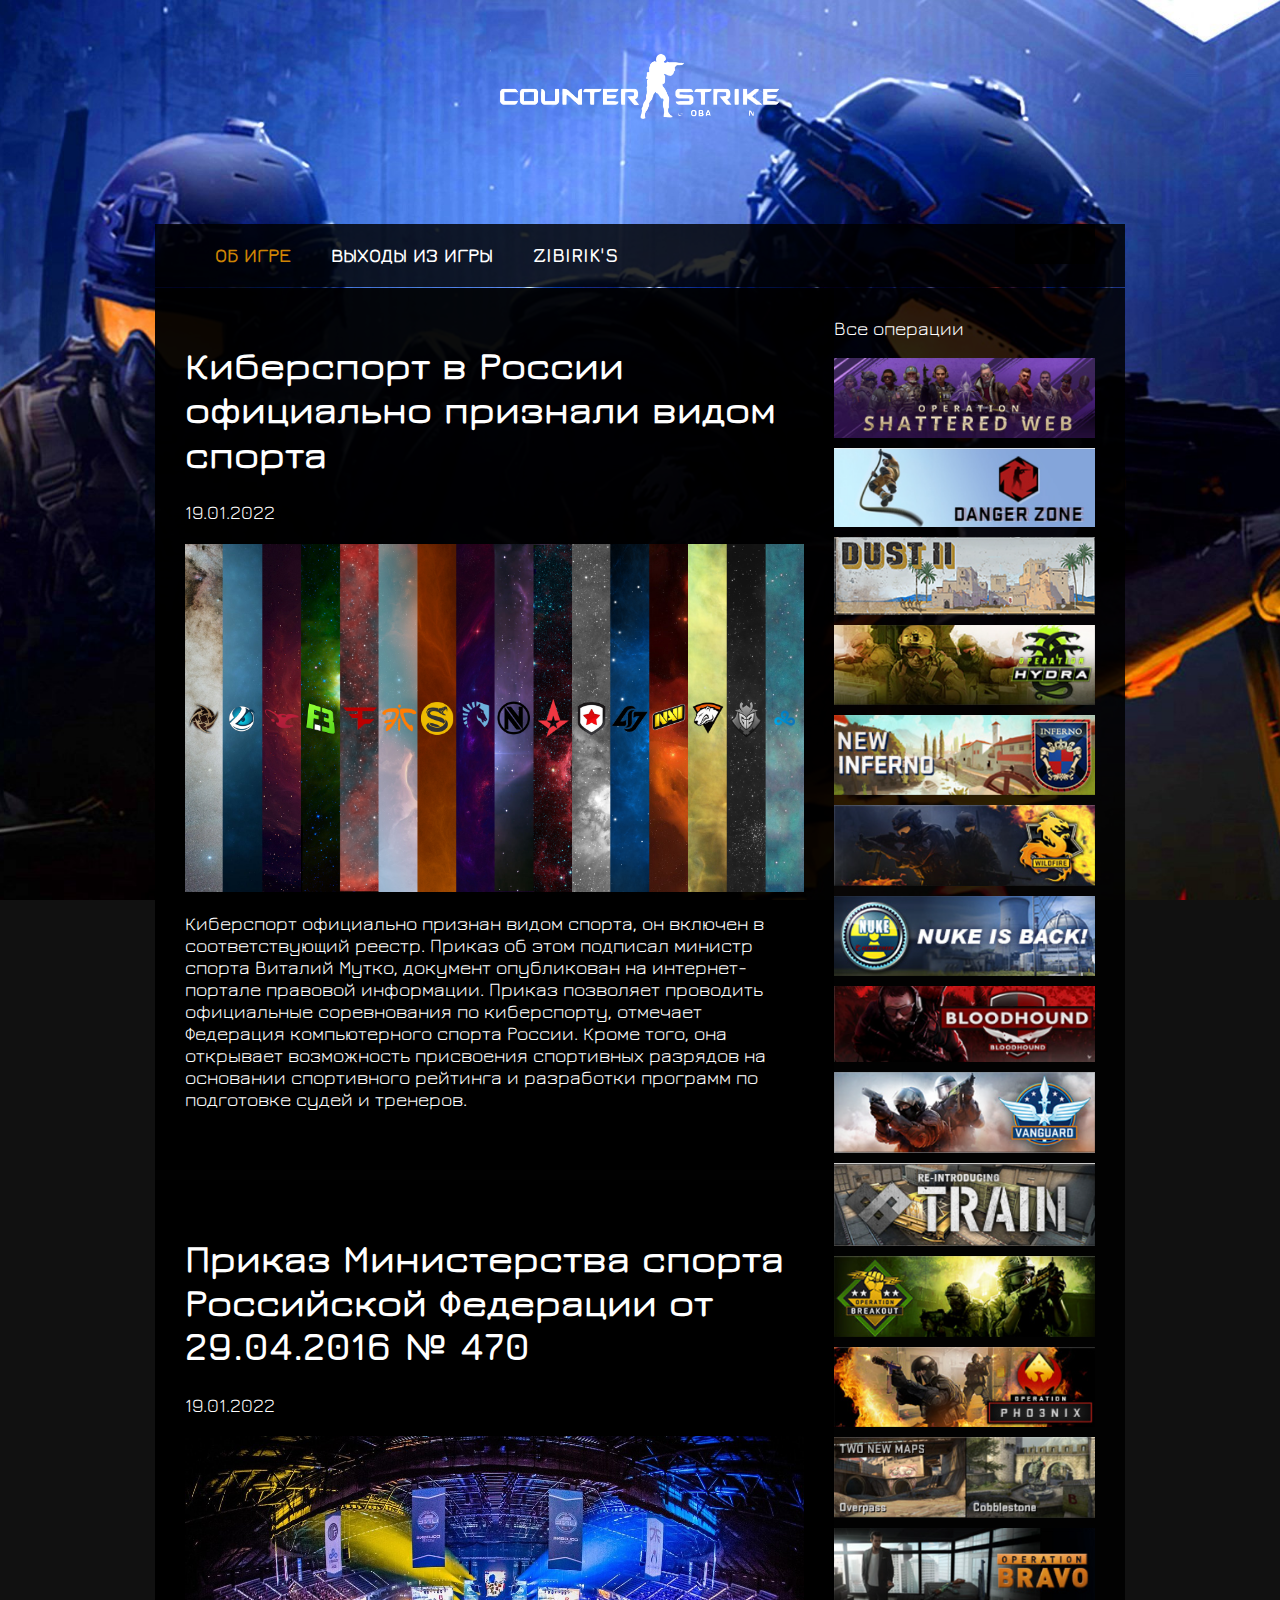
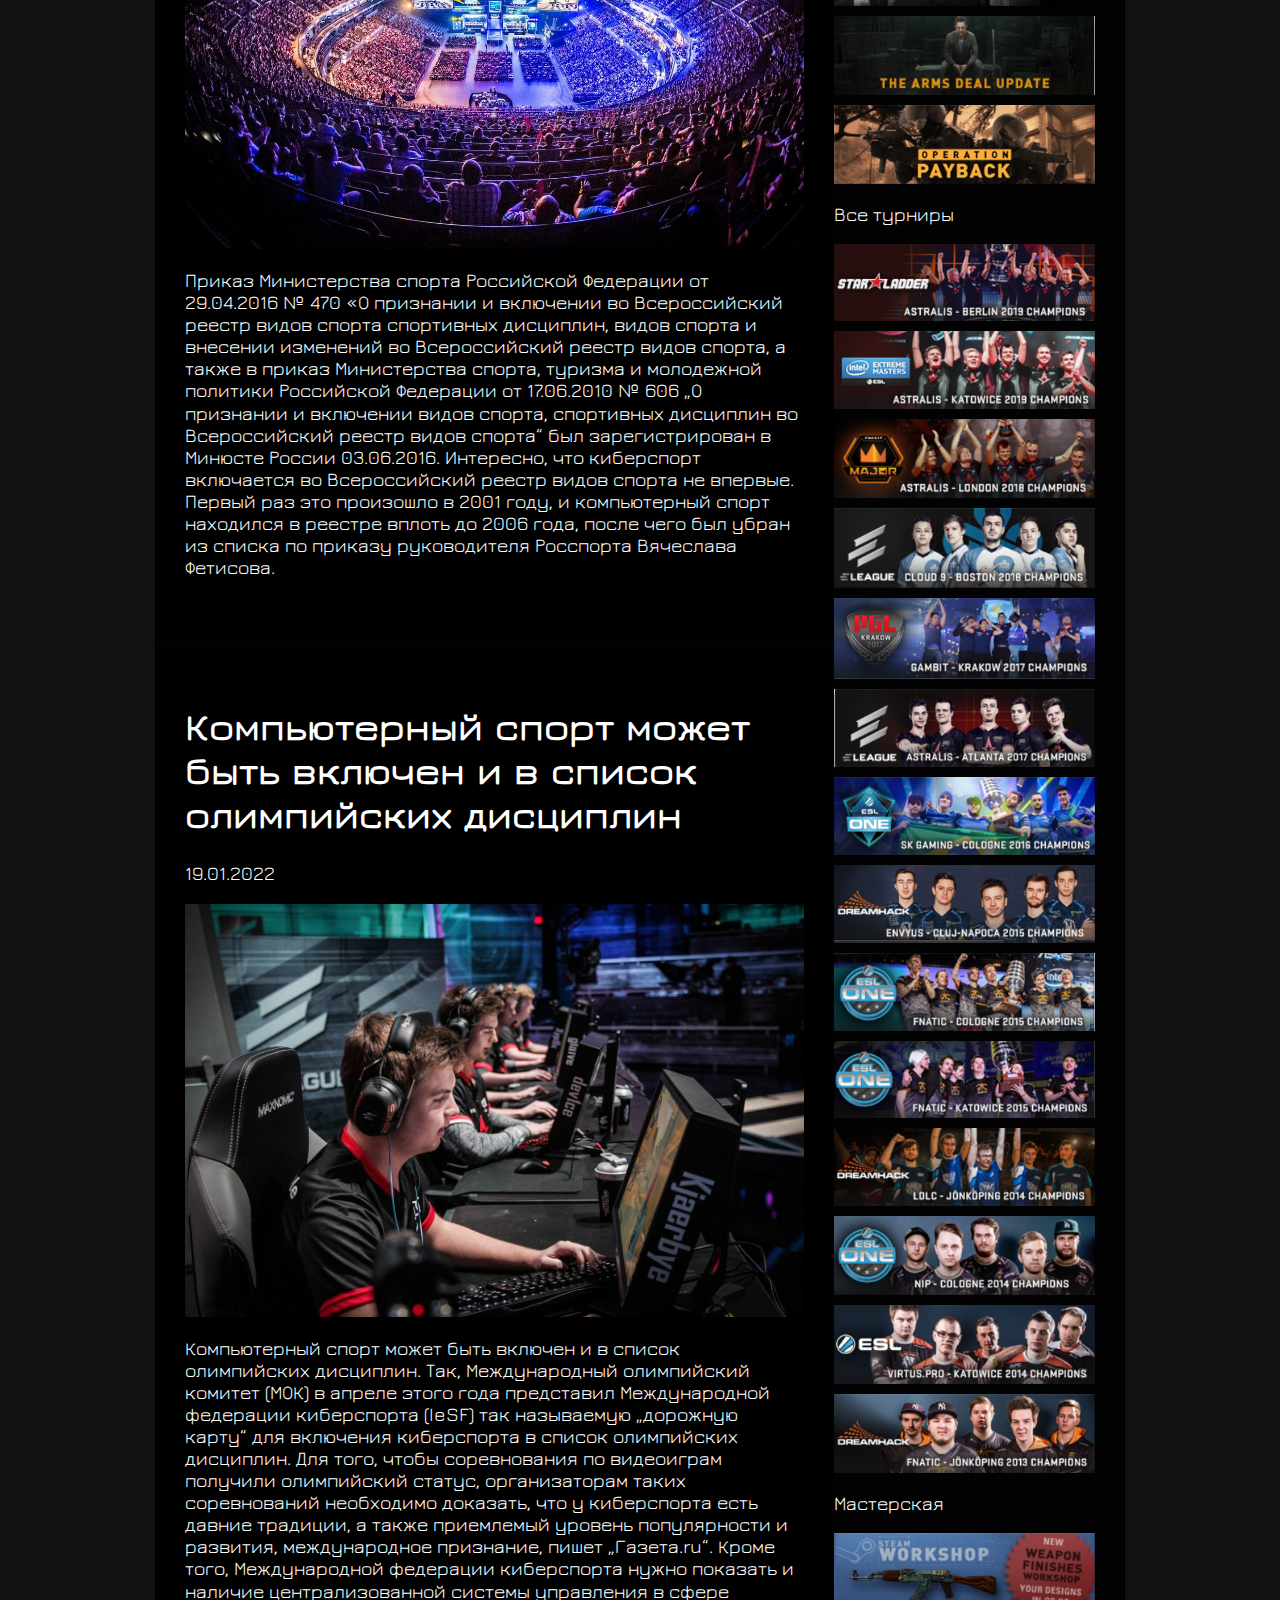
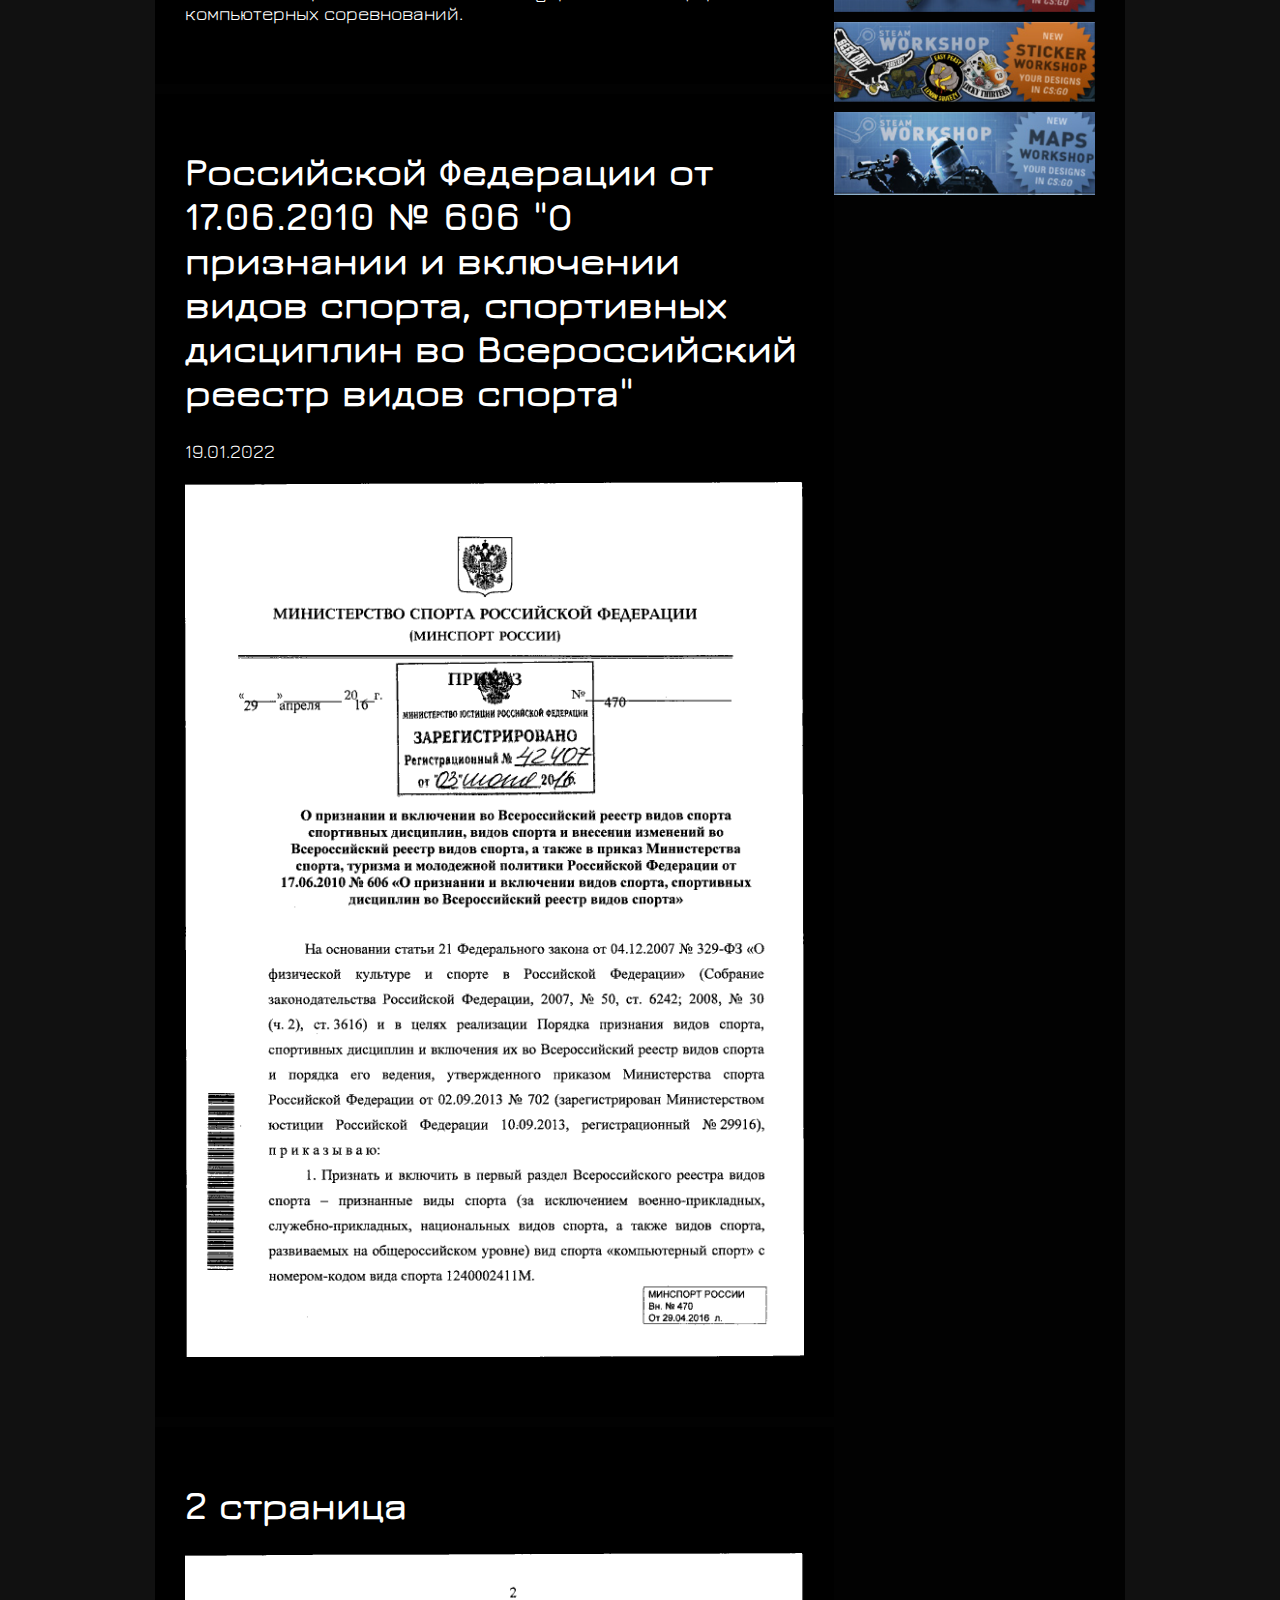
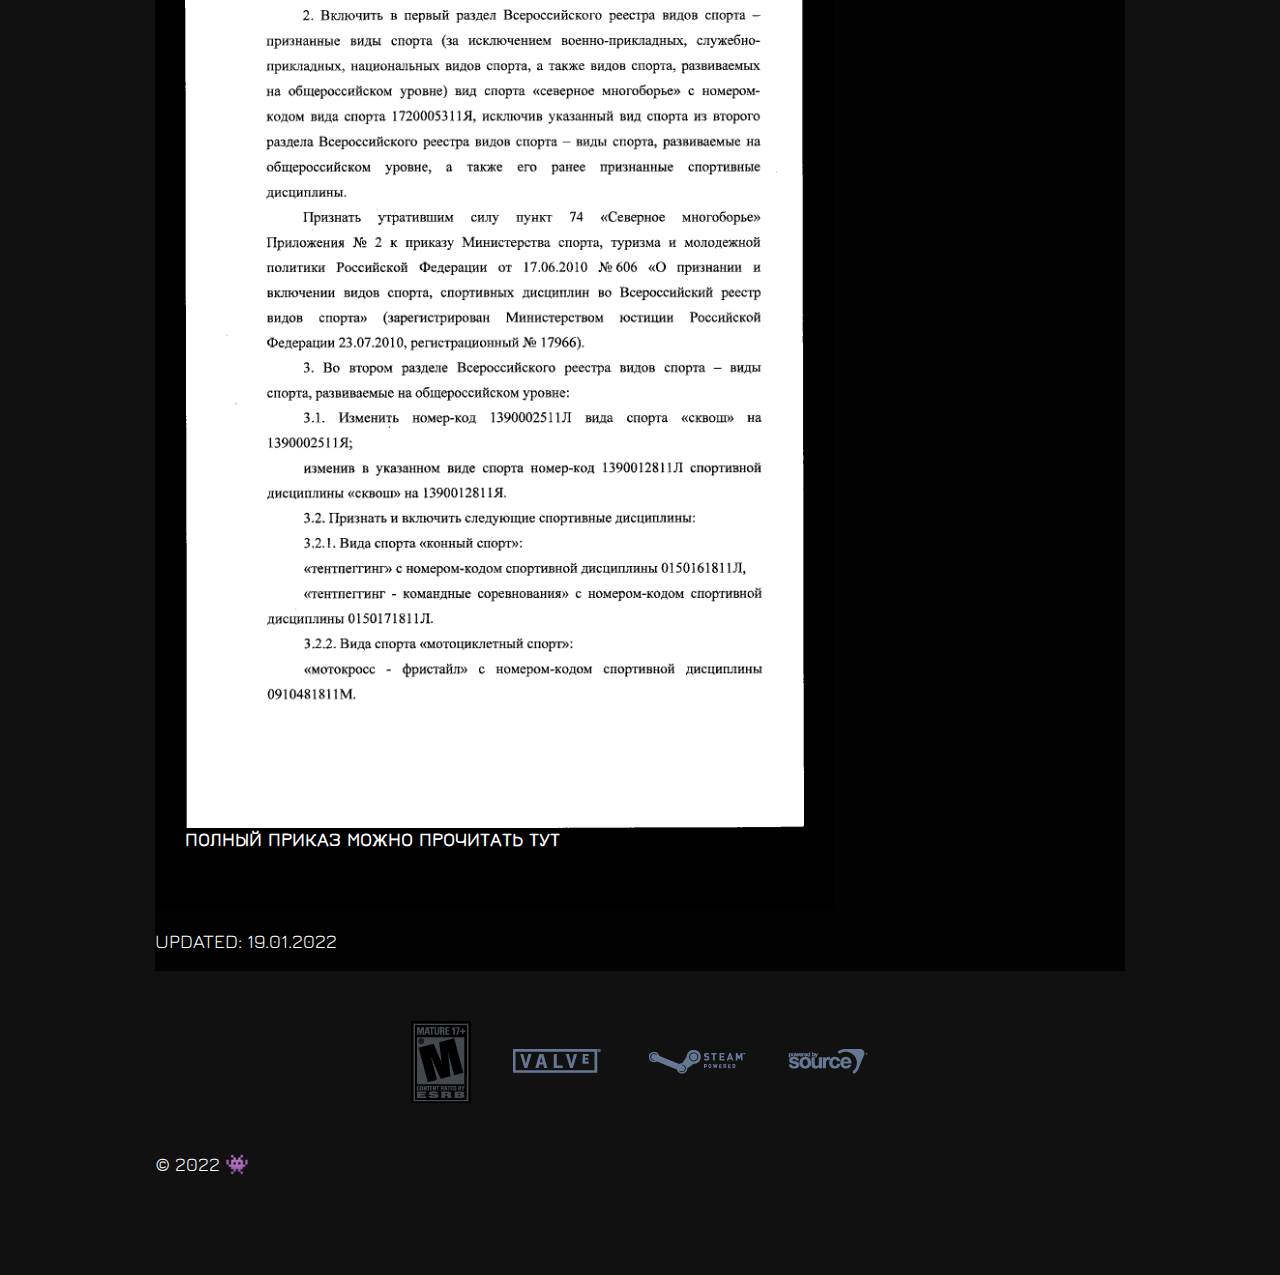
==== index.html @ 6c0c7de5 "✍️ add submenu" ====
<!DOCTYPE html>
<html lang="en">
  <head>
    <meta charset="UTF-8" />
    <meta http-equiv="X-UA-Compatible" content="IE=edge" />
    <meta name="viewport" content="width=device-width, initial-scale=1.0" />
    <title>Home</title>
    <link rel="preconnect" href="https://fonts.googleapis.com" />
    <link rel="preconnect" href="https://fonts.gstatic.com" crossorigin />
    <link
      href="https://fonts.googleapis.com/css2?family=Jura:wght@400;600;700&display=swap"
      rel="stylesheet"
    />
    <link rel="stylesheet" href="style/normalize.css" />
    <link rel="stylesheet" href="style/style.css"/>
  </head>
  <body>
    <header class="header container">
      <a href="index.html" class="logo_link">
        <img class="logo" src="img/logo.png" alt="" />
      </a>
    </header>

    <div class="container">
      <nav class="nav bg">
        <ul class="nav_ul">
          <li class="nav_item"><a class="nav_link active" href="index.html">Об игре</a></li>
          <li class="nav_item"><a class="nav_link" href="Exiting.html">Выходы из игры</a>
            <ul class="nav_sub">
              <li class="nav_item"><a  class="nav_link" href="">Link</a></li>
              <li class="nav_item"><a  class="nav_link" href="">Link</a></li>
              <li class="nav_item"><a  class="nav_link" href="">Link</a></li>
            </ul>
        </li>
          <li class="nav_item"><a class="nav_link" href="about.html">ZIBIRIK's</a></li>
        </ul>
      </nav>

      <div class="network">
        <nav class="nav bg">
          <ul class="nav ul">
            <li class="nav_item"><a class="nav_link" href="index.html" src="/img/VK.png"></a></li>
          </ul>
        </nav>
      </div>

      <div class="page bg">
        <div class="col-1">
          <article class="article">
            <h1 class="article_title">Киберспорт в России официально признали видом спорта</h1>
            <div class="article_date">19.01.2022</div>
            <div class="article_img">
              <img class="img-res" src="img/comands.png" alt="" />
            </div>
            <div class="article-content">
            Киберспорт официально признан видом спорта, он включен в соответствующий реестр. Приказ об этом подписал министр спорта Виталий Мутко, документ опубликован на интернет-портале правовой информации.
			Приказ позволяет проводить официальные соревнования по киберспорту, отмечает Федерация компьютерного спорта России. Кроме того, она открывает возможность присвоения спортивных разрядов на основании спортивного рейтинга и разработки программ по подготовке судей и тренеров.
			</div>
          </article>

          <article class="article">
            <h1 class="article_title">Приказ Министерства спорта Российской Федерации от 29.04.2016 № 470</h1>
            <div class="article_date">19.01.2022</div>
            <div class="article_img">
              <img class="img-res" src="img/oficialmatch.jpg" alt="" />
            </div>
            <div class="article-content">
              Приказ Министерства спорта Российской Федерации от 29.04.2016 № 470 «О признании и включении во Всероссийский реестр видов спорта спортивных дисциплин, видов спорта и внесении изменений во Всероссийский реестр видов спорта, а также в приказ Министерства спорта, туризма и молодежной политики Российской Федерации от 17.06.2010 № 606 „О признании и включении видов спорта, спортивных дисциплин во Всероссийский реестр видов спорта“ был зарегистрирован в Минюсте России 03.06.2016.
              Интересно, что киберспорт включается во Всероссийский реестр видов спорта не впервые. Первый раз это произошло в 2001 году, и компьютерный спорт находился в реестре вплоть до 2006 года, после чего был убран из списка по приказу руководителя Росспорта Вячеслава Фетисова.
			</div>
          </article>

          <article class="article">
            <h1 class="article_title">Компьютерный спорт может быть включен и в список олимпийских дисциплин</h1>
            <div class="article_date">19.01.2022</div>
            <div class="article_img">
              <img class="img-res" src="img/sport.jpg" alt="" />
            </div>
            <div class="article-content">
              Компьютерный спорт может быть включен и в список олимпийских дисциплин. Так, Международный олимпийский комитет (МОК) в апреле этого года представил Международной федерации киберспорта (IeSF) так называемую „дорожную карту“ для включения киберспорта в список олимпийских дисциплин. 
			  Для того, чтобы соревнования по видеоиграм получили олимпийский статус, организаторам таких соревнований необходимо доказать, что у киберспорта есть давние традиции, а также приемлемый уровень популярности и развития, международное признание, пишет „Газета.ru“. Кроме того, Международной федерации киберспорта нужно показать и наличие централизованной системы управления в сфере компьютерных соревнований.
			  </div>
          </article>

          <article class="article">
            <h1 class="article_title">Российской Федерации от 17.06.2010 № 606 "О признании и включении видов спорта, спортивных дисциплин во Всероссийский реестр видов спорта"</h1>
            <div class="article_date">19.01.2022</div>
            <div class="article_img">
              <img class="img-res" src="img/order1.png" alt="" />
            </div>
            <div class="article-content">
              
			  </div>
          </article>

          <article class="article">
            <h1 class="article_title">2 страница</h1>
            <div class="article_img">
              <img class="img-res" src="img/order2.png" alt="" />
			  <a class="nav_link" href="http://publication.pravo.gov.ru/Document/View/0001201606070022?index=0&rangeSize=1">полный приказ можно прочитать тут</a>
            </div>
            <div class="article-content">
              
			  </div>
          </article>
          <p>UPDATED: 19.01.2022</p>
        </div>
        
        <div class="col-2">

          <div>
            <p>Все операции</p>
          </div>
          
          <a class="banner" href="fer.html">
            <img class="img-res" src="img/banner 1.png" alt="" />
          </a>

          <div class="banner">
            <img class="img-res" src="img/banner 2.png" alt="" />
          </div>
          <div class="banner">
            <img class="img-res" src="img/banner 3.png" alt="" />
          </div>

          <div class="banner">
            <img class="img-res" src="img/banner 4.png" alt="" />
          </div>

          <div class="banner">
            <img class="img-res" src="img/banner 5.png" alt="" />
          </div>

          <div class="banner">
            <img class="img-res" src="img/banner 6.png" alt="" />
          </div>

          <div class="banner">
            <img class="img-res" src="img/banner 7.png" alt="" />
          </div>

          <div class="banner">
            <img class="img-res" src="img/banner 8.png" alt="" />
          </div>

          <div class="banner">
            <img class="img-res" src="img/banner 9.png" alt="" />
          </div>

          <div class="banner">
            <img class="img-res" src="img/banner 10.png" alt="" />
          </div>

          <div class="banner">
            <img class="img-res" src="img/banner 11.png" alt="" />
          </div>

          <div class="banner">
            <img class="img-res" src="img/banner 12.png" alt="" />
          </div>

          <div class="banner">
            <img class="img-res" src="img/banner 13.png" alt="" />
          </div>

          <div class="banner">
            <img class="img-res" src="img/banner 14.png" alt="" />
          </div>

          <div class="banner">
            <img class="img-res" src="img/banner 15.png" alt="" />
          </div>

          <div class="banner">
            <img class="img-res" src="img/banner 16.png" alt="" />
          </div>

          <div>
            <p>Все турниры</p>
          </div>

          <div class="banner">
            <img class="img-res" src="img/match 1.png" alt="" />
          </div>

          <div class="banner">
            <img class="img-res" src="img/match 2.png" alt="" />
          </div>

          <div class="banner">
            <img class="img-res" src="img/match 3.png" alt="" />
          </div>

          <div class="banner">
            <img class="img-res" src="img/match 4.png" alt="" />
          </div>

          <div class="banner">
            <img class="img-res" src="img/match 5.png" alt="" />
          </div>

          <div class="banner">
            <img class="img-res" src="img/match 6.png" alt="" />
          </div>

          <div class="banner">
            <img class="img-res" src="img/match 7.png" alt="" />
          </div>

          <div class="banner">
            <img class="img-res" src="img/match 8.png" alt="" />
          </div>

          <div class="banner">
            <img class="img-res" src="img/match 9.png" alt="" />
          </div>

          <div class="banner">
            <img class="img-res" src="img/match 10.png" alt="" />
          </div>

          <div class="banner">
            <img class="img-res" src="img/match 11.png" alt="" />
          </div>

          <div class="banner">
            <img class="img-res" src="img/match 12.png" alt="" />
          </div>

          <div class="banner">
            <img class="img-res" src="img/match 13.png" alt="" />
          </div>

          <div class="banner">
            <img class="img-res" src="img/match 14.png" alt="" />
          </div>

          <p>Мастерская</p>

          <div class="banner">
            <img class="img-res" src="img/community 1.png" alt="" />
          </div>

          <div class="banner">
            <img class="img-res" src="img/community 2.png" alt="" />
          </div>

          <div class="banner">
            <img class="img-res" src="img/community 3.png" alt="" />
          </div>
        </div>
      </div>
    </div>

    <footer class="footer container">
      <div class="footer-item">
        <img src="img/footer_esrb.jpg" />
        <img src="img/footer_valve.png" />
        <img src="img/footer_steam.png" />
        <img src="img/footer_source.png" />
      </div>
      <p>&copy; 2022 👾</p>
    </footer>
  </body>
</html>
---- style/style.css ----
* {
  box-sizing: border-box;
}

html {
  font-family: sans-serif;
  font-family: 'Jura', sans-serif;
  font-weight: 400;
  font-size: 120%;
  color: white;
}

body {
  background-attachment: fixed;
  background-color: #111111;
  background-image: url(../img/header_bg.jpg);
  background-position: center;
  background-size: cover;
  background-repeat: no-repeat;
}

.container {
  width: 1000px;
  margin-left: auto;
  margin-right: auto;
  padding-left: 15px;
  padding-right: 15px;
}

/* Header */
.header {
  padding-top: 50px;
}
.logo_link {
  display: flex;
  align-items: center;
  justify-content: center;
}
.logo {
  width: 300px;
  display: block;
}

/* Helper */
.bg {
  background: rgba(0, 0, 0, 0.83);
}

.img-res {
  display: block;
  width: 100%;
  max-width: 100%;
}

/* Navigate */
.nav {
  margin-top: 100px;
}
.nav_ul {
  display: flex;
  list-style: none;
  margin-bottom: 1px;
}
.nav_item {
  padding: 20px;
  position: relative;
}
.nav_link {
  color: white;
  font-weight: 700;
  text-decoration: none;
  text-transform: uppercase;
}
.active,
.nav_link:hover {
  color: #ce8404;
}

/* Sub menu */
.nav_sub {
  position: absolute;
  list-style: none;
  border: 2px solid white;
  margin: 20px 0 0 0;
  padding: 0;
  display: none;
}
.nav_sub .nav_item {
  border-bottom: 1px solid white;
  display: block;
  padding: 0;
  margin: 0 6px;
}
.nav_sub .nav_item:last-child {
  border: none;
}
.nav_sub .nav_link {
  padding: 8px;
  display: block;
}

/*  */
.network{
  position: absolute;
  top: 124px;
  left: 1015px;
}

ul{
  list-style: none;
}


/* Page */
.page {
  display: flex;
}

.col-1 {
  width: 70%;
/*   padding: 10px 30px; */
}

.col-2 {
  width: 30%;
  padding: 10px 30px 10px 0;
}

/* Article */
.article {
  background: rgba(0, 0, 0, 0.7);
  margin-bottom: 10px;
  padding: 30px;
}
.article_title {
}
.article_date {
  margin-bottom: 20px;
}
.article-content {
  margin-top: 20px;
  margin-bottom: 30px;
}

/* Banner */
.banner .img-res {
  margin-bottom: 10px;
}

.banner{
  display: block;
}

.footer {
  margin-bottom: 100px;
}
.footer-item {
  display: flex;
  justify-content: center;
  margin-top: 30px;
  margin-bottom: 30px;
  align-items: center;
}
.footer-item img {
  padding: 20px;
}

/* Media */
@media (max-width: 900px) {
    .container {
      width: 100%;
    }
    
    .nav_item {
      padding: 10px;
    }
    
    .page {
      flex-direction: column;
    }
    .col-1 {
      width: 100%;
    }
    .col-2 {
      width: 100%;
      padding: 10px 30px;
    }
    
    .footer {
      text-align: center;
    }
    .footer-item {
      flex-direction: column;
    }
}
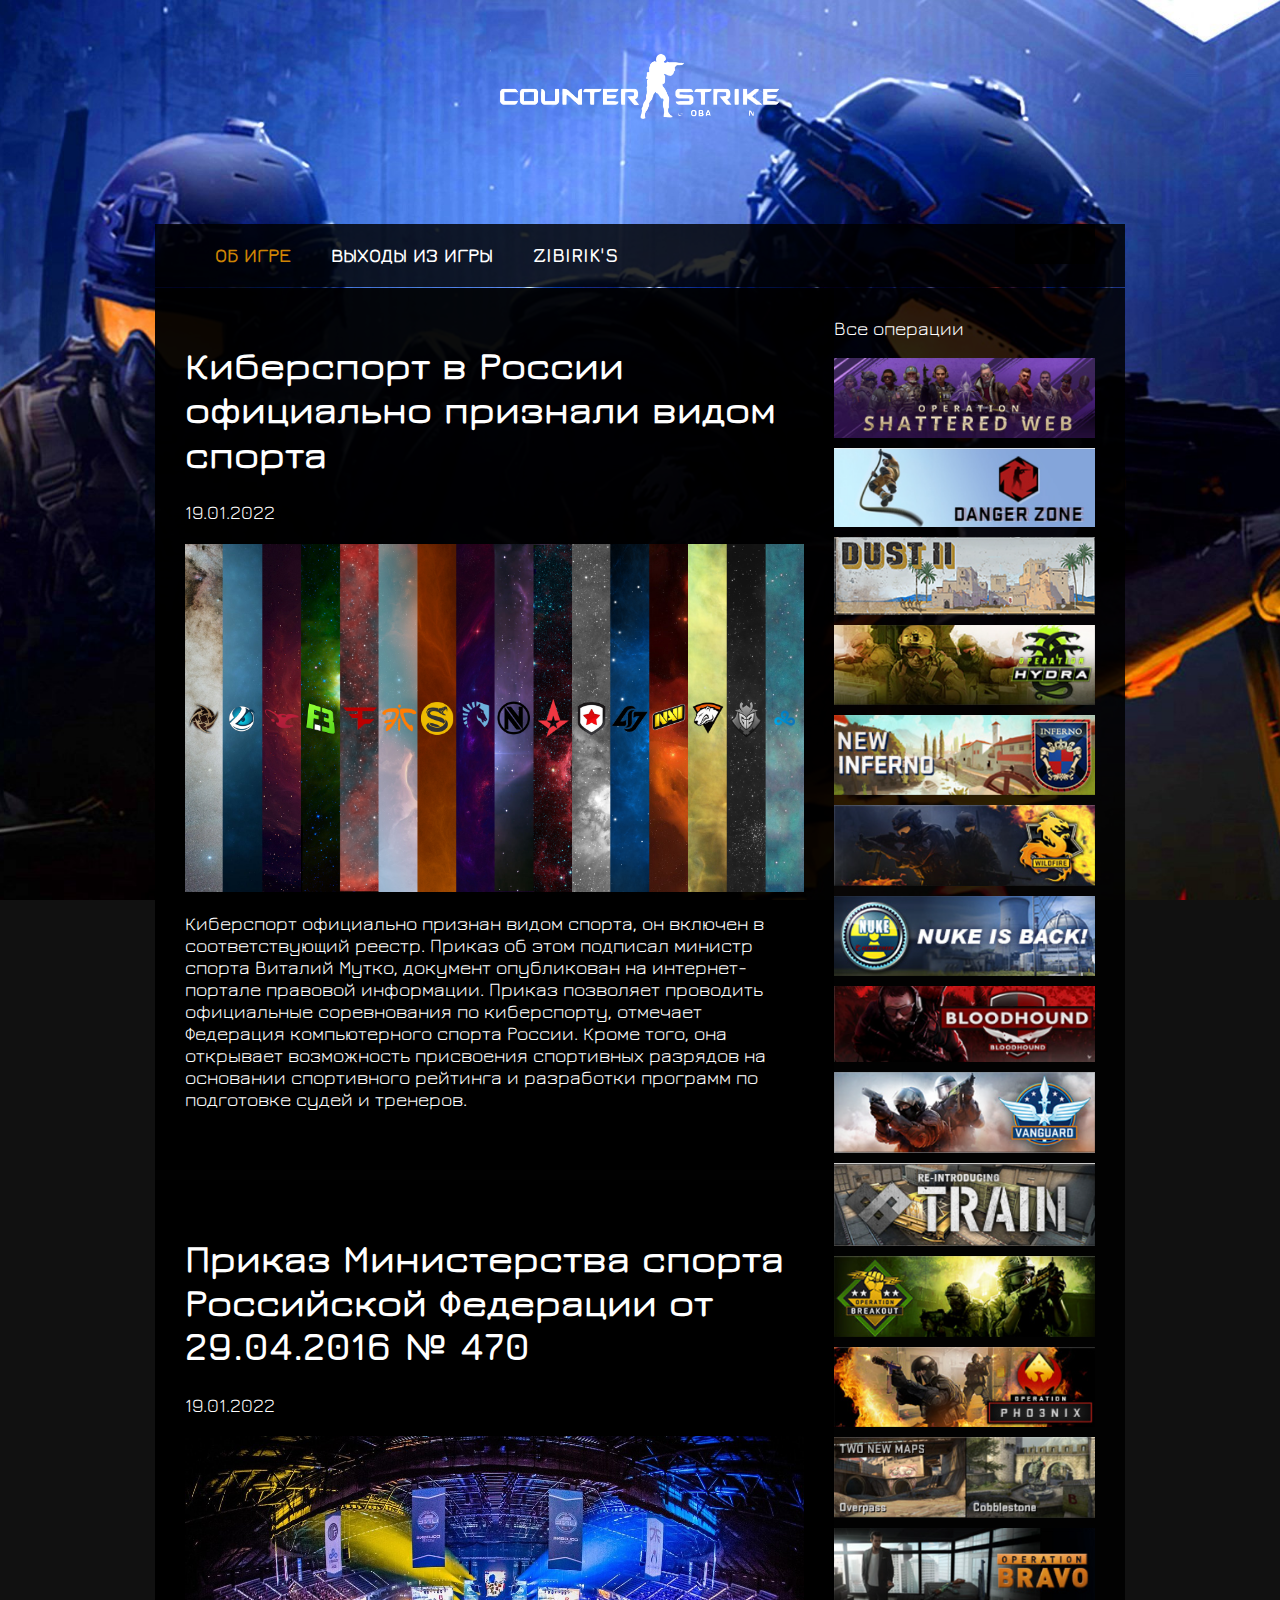
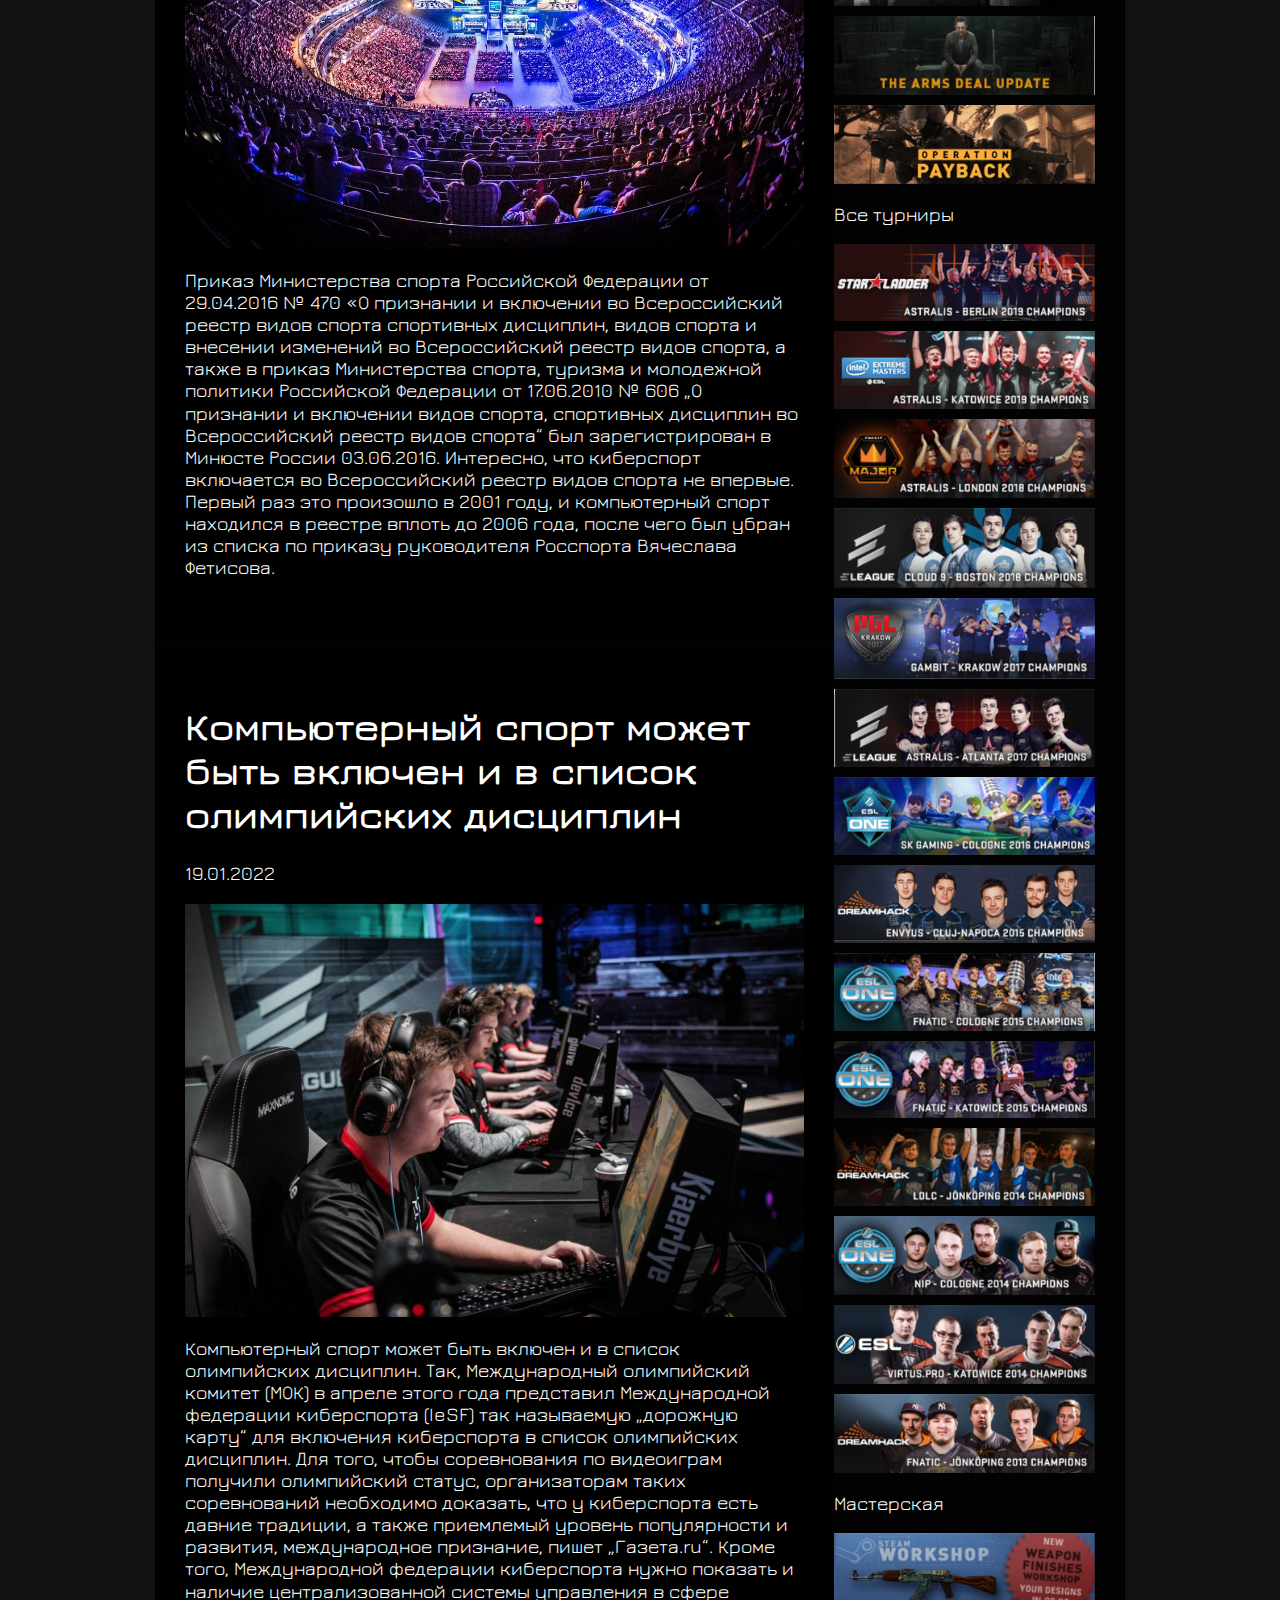
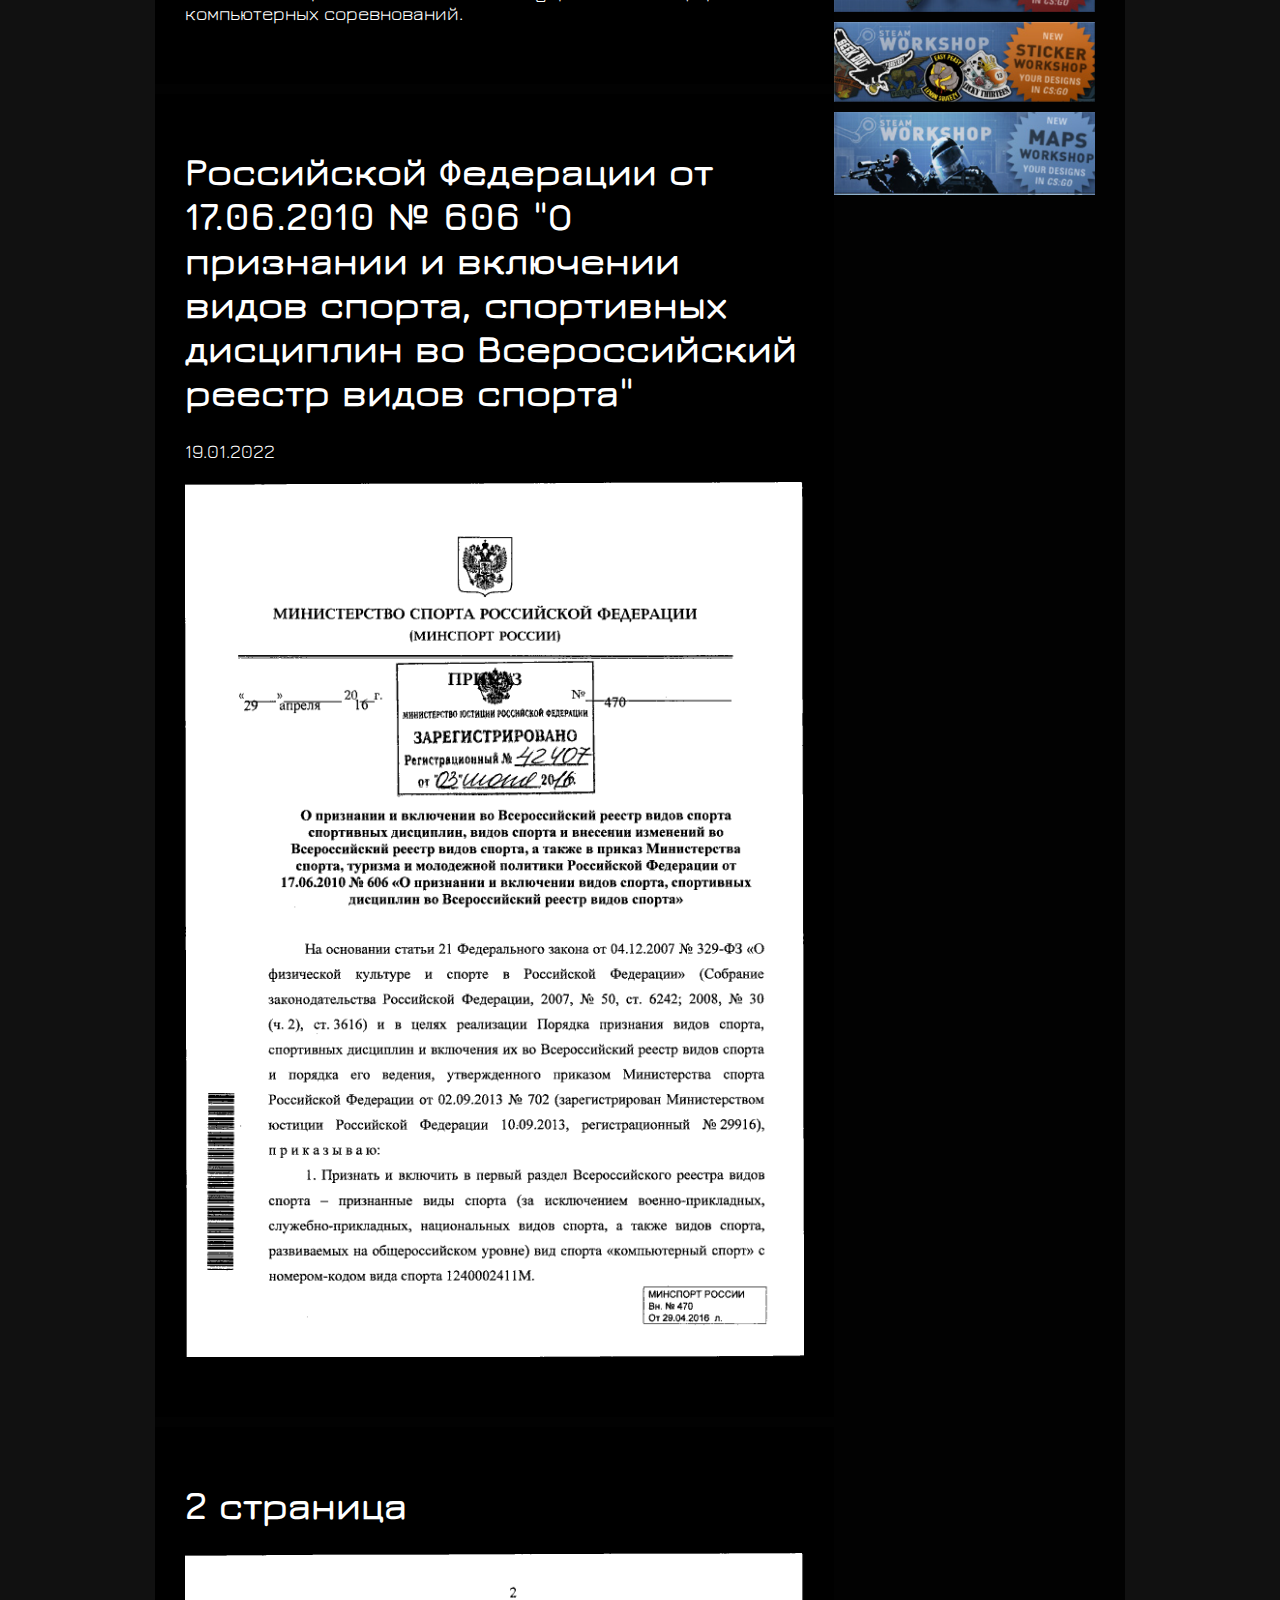
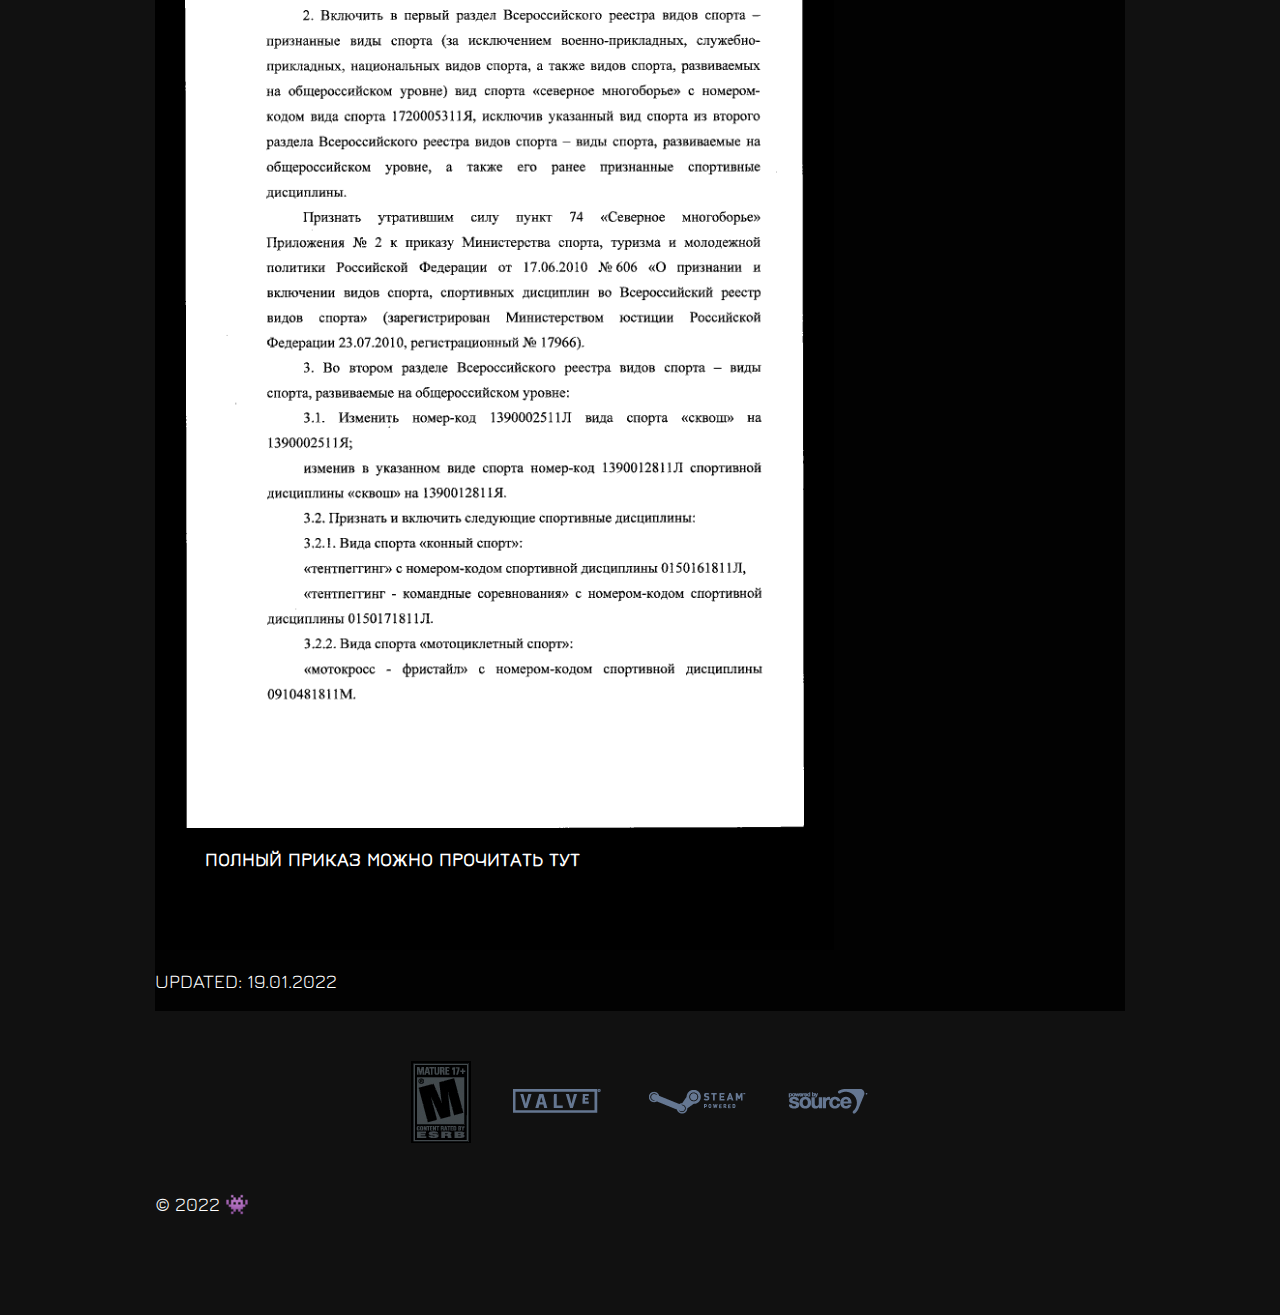
==== commit 5c1d2447: "+ blog" ====
--- a/index.html
+++ b/index.html
@@ -24,14 +24,14 @@
     <div class="container">
       <nav class="nav bg">
         <ul class="nav_ul">
-          <li class="nav_item"><a class="nav_link active" href="index.html">Об игре</a></li>
-          <li class="nav_item"><a class="nav_link" href="Exiting.html">Выходы из игры</a>
-            <ul class="nav_sub">
-              <li class="nav_item"><a  class="nav_link" href="">Link</a></li>
-              <li class="nav_item"><a  class="nav_link" href="">Link</a></li>
-              <li class="nav_item"><a  class="nav_link" href="">Link</a></li>
-            </ul>
+          <li id="submenu" class="nav_item"><a class="nav_link active" href="index.html">Об игре</a><ul class="nav_sub">
+            <li class="nav_item"><a  class="nav_link" href="history.html">История</a></li>
+            <li class="nav_item"><a  class="nav_link" href="team's.html">Команды</a></li>
+            <li class="nav_item"><a  class="nav_link" href="bloge.html">Обновления</a></li>
+            <li class="nav_item"><a  class="nav_link" href="">Об игре</a></li>
+          </ul>
         </li>
+          <li class="nav_item"><a class="nav_link" href="Exiting.html">Выходы из игры</a></li>
           <li class="nav_item"><a class="nav_link" href="about.html">ZIBIRIK's</a></li>
         </ul>
       </nav>
@@ -261,5 +261,7 @@
       </div>
       <p>&copy; 2022 👾</p>
     </footer>
+    <script src="https://code.jquery.com/jquery-3.6.0.min.js"></script>
+    <script src="/js/script.js"></script>
   </body>
 </html>
--- a/style/style.css
+++ b/style/style.css
@@ -62,10 +62,11 @@
   margin-bottom: 1px;
 }
 .nav_item {
+  position: relative;
+}
+.nav_link {
+  display: block;
   padding: 20px;
-  position: relative;
-}
-.nav_link {
   color: white;
   font-weight: 700;
   text-decoration: none;
@@ -81,12 +82,16 @@
   position: absolute;
   list-style: none;
   border: 2px solid white;
-  margin: 20px 0 0 0;
+  background: #000000;
   padding: 0;
+  margin-top: -10px;
+  margin-left: 0px;
   display: none;
 }
+
+
 .nav_sub .nav_item {
-  border-bottom: 1px solid white;
+  border-bottom: 0.5px solid white;
   display: block;
   padding: 0;
   margin: 0 6px;
@@ -96,6 +101,7 @@
 }
 .nav_sub .nav_link {
   padding: 8px;
+  padding-right: 50px;
   display: block;
 }
 
@@ -149,6 +155,11 @@
 
 .banner{
   display: block;
+  transition: 0.3s;
+}
+.banner:hover {
+   transform: scale(1.03);
+   filter: brightness(150%);
 }
 
 .footer {
